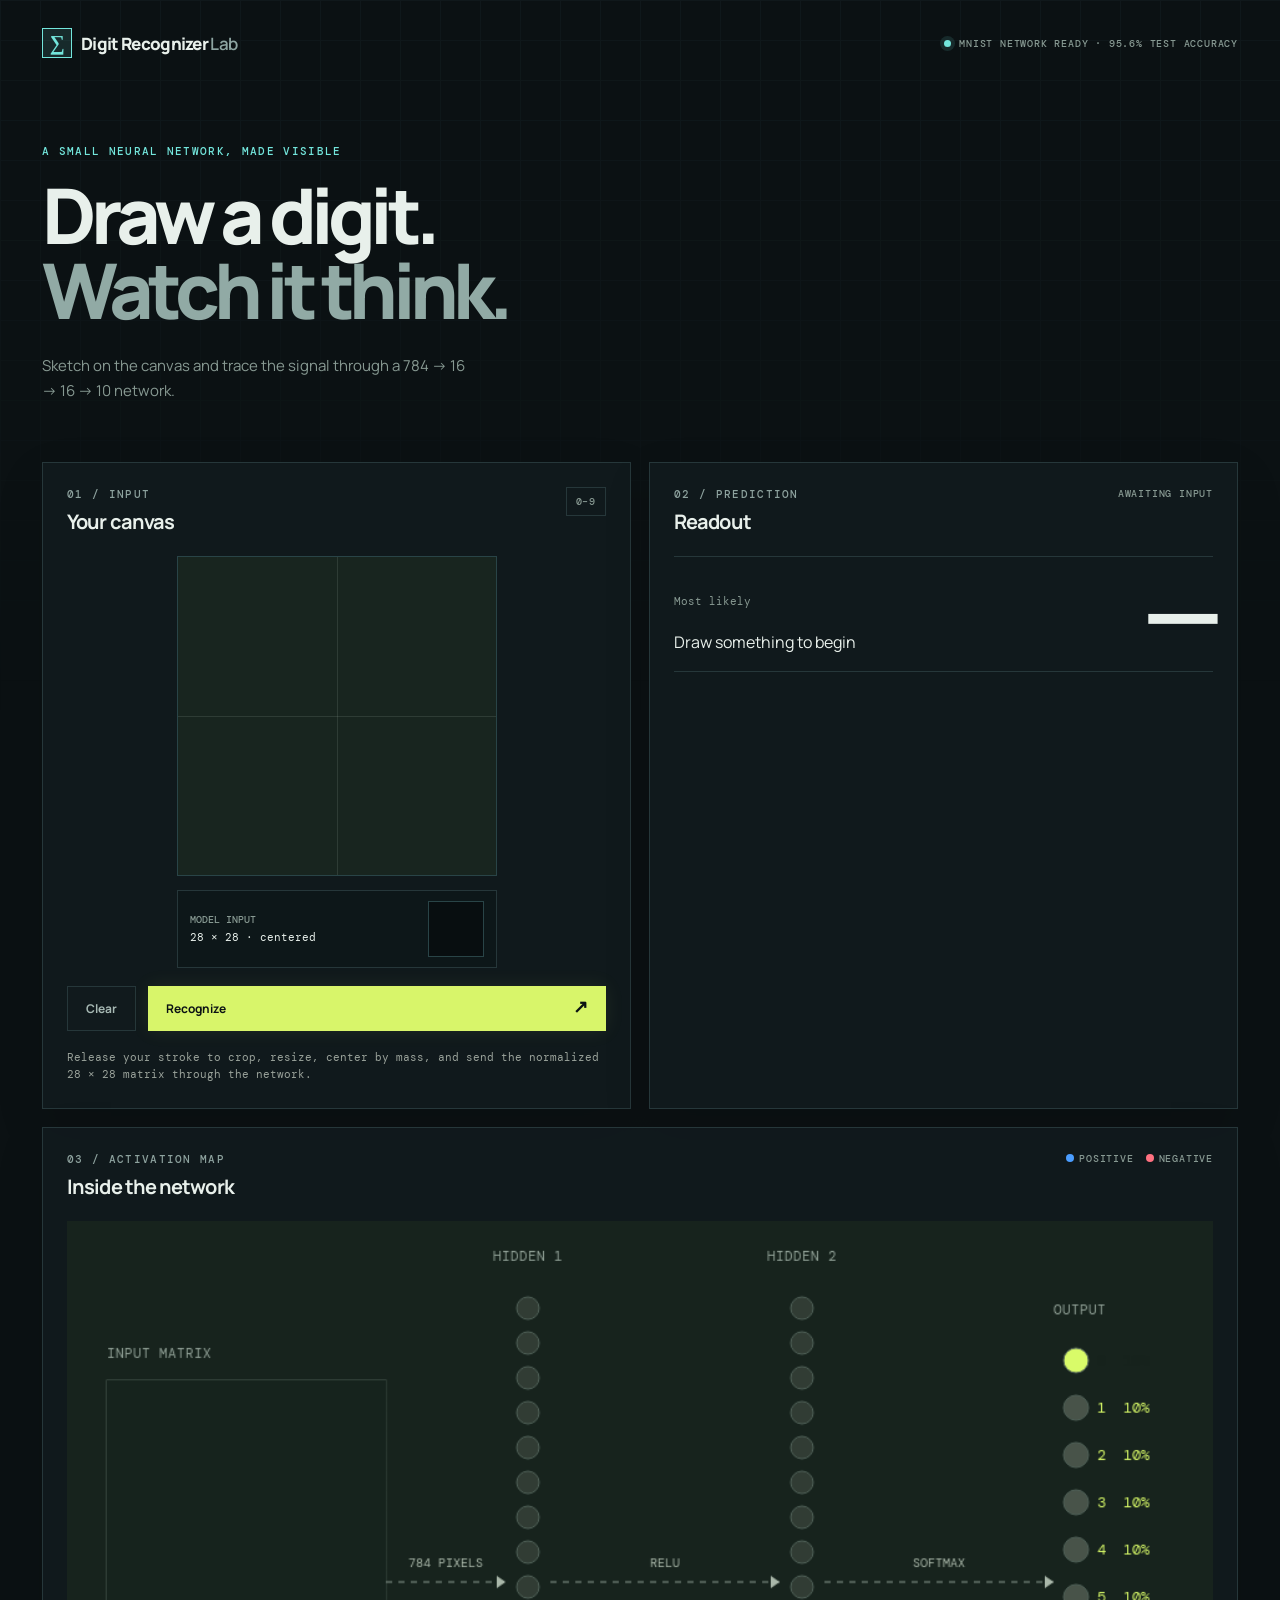
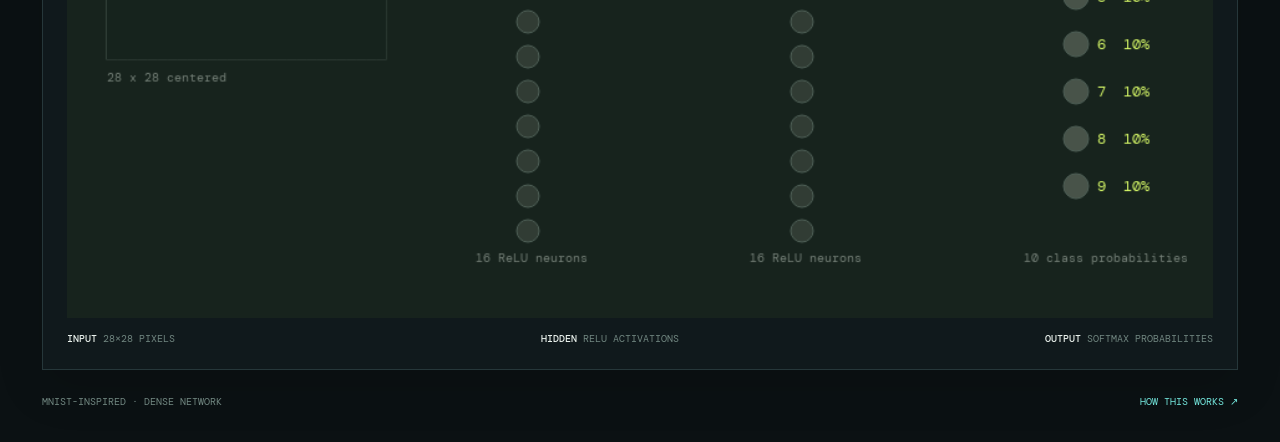
==== web/index.html @ 12e73e26 "Build digits recogniser neural network" ====
<!doctype html>
<html lang="en">
<head>
  <meta charset="utf-8">
  <meta name="viewport" content="width=device-width, initial-scale=1">
  <title>Digit Recognizer Lab</title>
  <link rel="stylesheet" href="styles.css">
</head>
<body>
  <main class="shell">
    <header class="topbar">
      <a class="brand" href="."><span class="brand-mark">∑</span><span>Digit Recognizer <em>Lab</em></span></a>
      <div class="status"><span class="status-dot"></span><span id="model-status">Demo network ready</span></div>
    </header>

    <section class="intro">
      <p class="kicker">A small neural network, made visible</p>
      <h1>Draw a digit.<br><span>Watch it think.</span></h1>
      <p class="lede">Sketch on the canvas and trace the signal through a 784 → 16 → 16 → 10 network.</p>
    </section>

    <section class="workspace">
      <div class="panel drawing-panel">
        <div class="panel-heading"><div><p class="eyebrow">01 / input</p><h2>Your canvas</h2></div><span class="hint">0–9</span></div>
        <div class="canvas-wrap compact-canvas"><canvas id="draw-canvas" width="320" height="320" aria-label="Draw a digit here"></canvas><span class="canvas-cross cross-one"></span><span class="canvas-cross cross-two"></span></div>
        <div class="input-inspect"><div><p class="inspect-label">Model input</p><p class="inspect-value">28 × 28 · centered</p></div><canvas id="preprocessed-canvas" width="28" height="28" aria-label="Centered 28 by 28 model input"></canvas></div>
        <div class="controls"><button id="clear-button" class="button secondary" type="button">Clear</button><button id="predict-button" class="button primary" type="button"><span>Recognize</span><span class="button-arrow">↗</span></button></div>
        <p class="microcopy">Release your stroke to crop, resize, center by mass, and send the normalized 28 × 28 matrix through the network.</p>
      </div>

      <div class="panel result-panel">
        <div class="panel-heading"><div><p class="eyebrow">02 / prediction</p><h2>Readout</h2></div><span id="confidence-label" class="confidence-label">Awaiting input</span></div>
        <div class="prediction"><span class="prediction-label">Most likely</span><strong id="prediction-digit">—</strong><span id="prediction-confidence">Draw something to begin</span></div>
        <div class="bars" id="probability-bars"></div>
      </div>

      <div class="panel network-panel">
        <div class="panel-heading"><div><p class="eyebrow">03 / activation map</p><h2>Inside the network</h2></div><span class="legend"><i class="positive"></i> positive <i class="negative"></i> negative</span></div>
        <div class="network-stage"><canvas id="network-canvas" width="920" height="560"></canvas></div>
        <div class="network-footer"><span><b>Input</b> 28×28 pixels</span><span><b>Hidden</b> ReLU activations</span><span><b>Output</b> Softmax probabilities</span></div>
      </div>
    </section>
    <footer><span>MNIST-inspired · dense network</span><a href="../README.md">How this works ↗</a></footer>
  </main>
  <script src="model_loader.js"></script>
  <script src="network_viz.js"></script>
  <script src="canvas.js"></script>
</body>
</html>
---- web/styles.css ----
@import url('https://fonts.googleapis.com/css2?family=DM+Mono:wght@400;500&family=Manrope:wght@400;600;700;800&display=swap');
:root{--ink:#17231d;--muted:#758078;--paper:#f4f5ef;--panel:#fbfcf8;--line:#dce2d9;--acid:#d9fb69;--blue:#2879ff;--red:#ff6262}
*{box-sizing:border-box}body{margin:0;background:var(--paper);color:var(--ink);font-family:Manrope, sans-serif}body:before{content:"";position:fixed;inset:0;opacity:.32;pointer-events:none;background-image:linear-gradient(#dfe5db 1px,transparent 1px),linear-gradient(90deg,#dfe5db 1px,transparent 1px);background-size:40px 40px;mask-image:linear-gradient(to bottom,black,transparent 80%)}
.shell{position:relative;max-width:1320px;margin:auto;padding:28px 42px 34px}.topbar,.panel-heading,.controls,footer,.network-footer{display:flex;align-items:center;justify-content:space-between}.brand{color:var(--ink);font-weight:800;text-decoration:none;letter-spacing:-.04em;font-size:17px}.brand em{font-style:normal;color:#839084;font-weight:600}.brand-mark{display:inline-grid;place-items:center;width:30px;height:30px;margin-right:9px;border:1px solid var(--ink);background:var(--acid);font-family:Georgia;font-size:21px}.status,.legend,.hint,.confidence-label{font:500 10px 'DM Mono',monospace;text-transform:uppercase;letter-spacing:.08em;color:var(--muted)}.status{display:flex;align-items:center;gap:8px}.status-dot{width:7px;height:7px;border-radius:50%;background:#7fc23a;box-shadow:0 0 0 4px #e2f4c4}.intro{padding:86px 0 58px;max-width:700px}.kicker,.eyebrow{font:500 11px 'DM Mono',monospace;text-transform:uppercase;letter-spacing:.12em;color:#87918a}.kicker{color:#4b9b39;margin:0 0 19px}.intro h1{font-size:clamp(45px,6vw,82px);line-height:.98;letter-spacing:-.075em;margin:0;font-weight:800}.intro h1 span{color:#809082}.lede{max-width:440px;color:var(--muted);line-height:1.7;margin:25px 0 0;font-size:15px}.workspace{display:grid;grid-template-columns:minmax(290px,1fr) minmax(300px,1fr);gap:18px}.panel{background:rgba(251,252,248,.88);border:1px solid var(--line);padding:24px;min-width:0}.network-panel{grid-column:1/-1}.panel-heading{align-items:flex-start;margin-bottom:21px}.eyebrow{margin:0 0 7px;color:#96a099}.panel h2{margin:0;font-size:20px;letter-spacing:-.045em}.hint{border:1px solid var(--line);padding:7px 9px}.canvas-wrap{position:relative;max-width:100%;aspect-ratio:1;background:#18251f;border:1px solid #293a30}.canvas-wrap canvas{display:block;width:100%;height:100%;cursor:crosshair;touch-action:none}.canvas-cross{position:absolute;pointer-events:none;background:#a4b3a7;opacity:.16}.cross-one{width:1px;height:100%;left:50%;top:0}.cross-two{height:1px;width:100%;top:50%;left:0}.controls{gap:12px;margin-top:18px}.button{border:0;font:700 12px Manrope,sans-serif;cursor:pointer;height:45px;padding:0 18px}.button.primary{background:var(--acid);color:var(--ink);flex:1;text-align:left}.button-arrow{float:right;font-size:18px;line-height:12px}.button.secondary{background:transparent;border:1px solid var(--line);color:var(--muted)}.button:hover{transform:translateY(-2px)}.microcopy{font:11px/1.6 'DM Mono',monospace;color:#9aa39b;margin:18px 0 0}.prediction{border-top:1px solid var(--line);border-bottom:1px solid var(--line);padding:15px 0 18px;display:grid;grid-template-columns:1fr auto;align-items:end}.prediction-label,.prediction-confidence{font:11px 'DM Mono',monospace;color:var(--muted)}.prediction strong{font-size:105px;line-height:.78;letter-spacing:-.1em;grid-row:span 2;color:var(--ink)}.prediction-confidence{margin-top:9px}.bars{padding-top:24px;display:grid;gap:9px}.bar-row{display:grid;grid-template-columns:15px 1fr 42px;align-items:center;gap:10px;font:11px 'DM Mono',monospace;color:var(--muted)}.bar-track{height:7px;background:#e7ebe4;overflow:hidden}.bar-fill{height:100%;background:#a9b4a8;transition:width .5s ease}.bar-row.hot .bar-fill{background:#46a339}.bar-row.hot{color:var(--ink)}.network-stage{background:#17231d;min-height:360px;overflow:hidden}.network-stage canvas{display:block;width:100%;height:auto}.network-footer{padding-top:14px;gap:15px;flex-wrap:wrap;font:10px 'DM Mono',monospace;color:#9aa39b;text-transform:uppercase}.network-footer b{color:var(--ink);font-weight:500}footer{padding-top:25px;font:10px 'DM Mono',monospace;text-transform:uppercase;color:#9aa39b}footer a{color:var(--ink);text-decoration:none}.legend{display:flex;align-items:center;gap:5px}.legend i{display:inline-block;width:8px;height:8px;border-radius:50%;margin-left:7px}.legend .positive{background:var(--blue)}.legend .negative{background:var(--red)}
@media(max-width:760px){.shell{padding:20px 18px 25px}.intro{padding:65px 0 40px}.workspace{grid-template-columns:1fr}.network-panel{grid-column:auto}.panel{padding:18px}.network-stage{min-height:260px}.legend{display:none}.prediction strong{font-size:92px}}
.compact-canvas{max-width:320px;margin:0 auto}.input-inspect{display:flex;align-items:center;justify-content:space-between;max-width:320px;margin:14px auto 0;padding:10px 12px;border:1px solid var(--line);background:#f1f4ec}.inspect-label,.inspect-value{margin:0}.inspect-label{font:500 10px 'DM Mono',monospace;text-transform:uppercase;color:var(--muted)}.inspect-value{font:11px 'DM Mono',monospace;color:var(--ink);margin-top:4px}.input-inspect canvas{width:56px;height:56px;image-rendering:pixelated;background:#17231d;border:1px solid #293a30}
:root{--ink:#e8f0eb;--muted:#879992;--paper:#0b1113;--panel:#111a1d;--line:#26373a;--acid:#d8f56a;--blue:#4a9dff;--red:#ff7180;--cyan:#73e6dc}
body{background:var(--paper);color:var(--ink)}body:before{opacity:.25;background-image:linear-gradient(#203135 1px,transparent 1px),linear-gradient(90deg,#203135 1px,transparent 1px)}.brand em{color:#8ea5a2}.brand-mark{border-color:var(--cyan);background:rgba(115,230,220,.12);color:var(--cyan)}.status-dot{background:var(--cyan);box-shadow:0 0 0 4px rgba(115,230,220,.12)}.kicker{color:var(--cyan)}.intro h1 span{color:#91aaa5}.panel{background:rgba(17,26,29,.94);border-color:var(--line);box-shadow:0 18px 45px rgba(0,0,0,.12)}.eyebrow{color:#8da29e}.canvas-wrap{background:#080e10;border-color:#294447}.button.primary{color:#0b1113;box-shadow:0 0 20px rgba(216,245,106,.08)}.button.secondary{color:#a7b9b4;background:#111a1d}.input-inspect{background:#0d1719;border-color:var(--line)}.input-inspect canvas{background:#080e10;border-color:#294447}.network-stage{background:#080e10}.network-footer,footer{color:#718781}footer a{color:var(--cyan)}
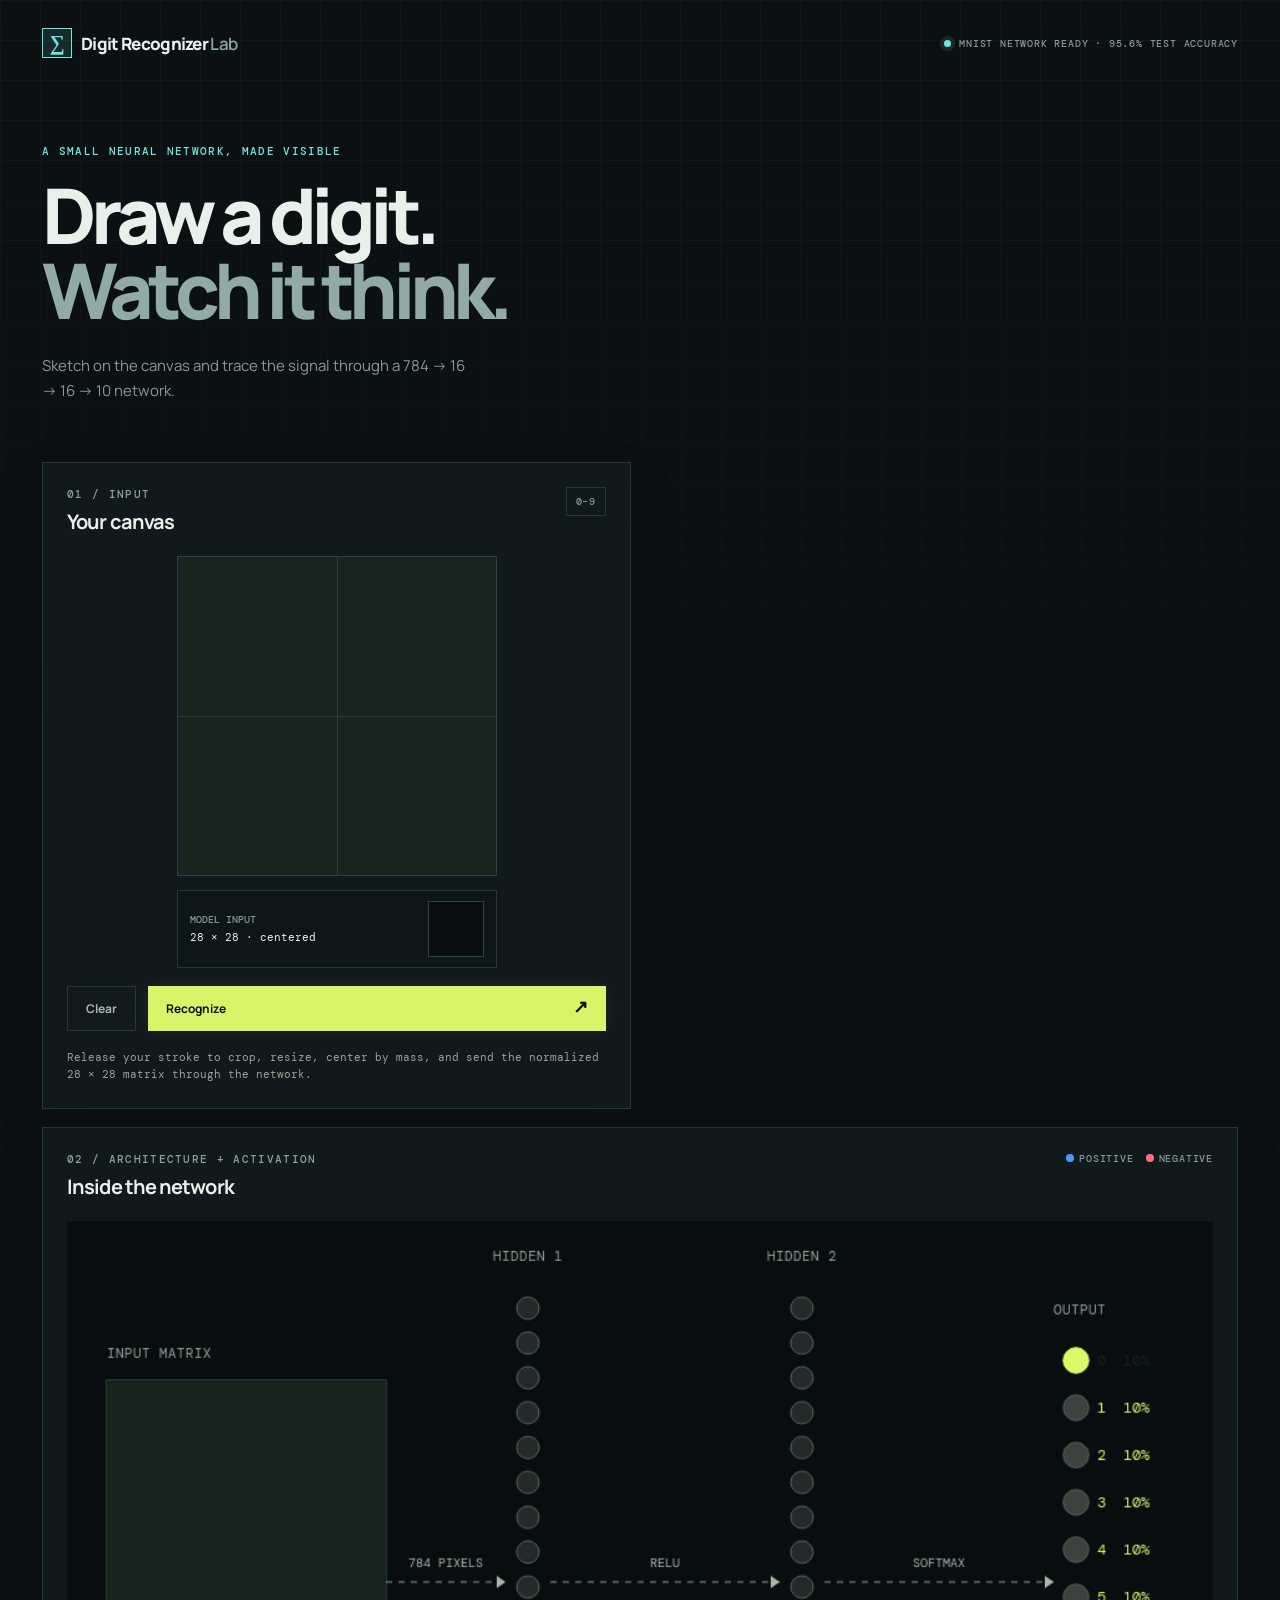
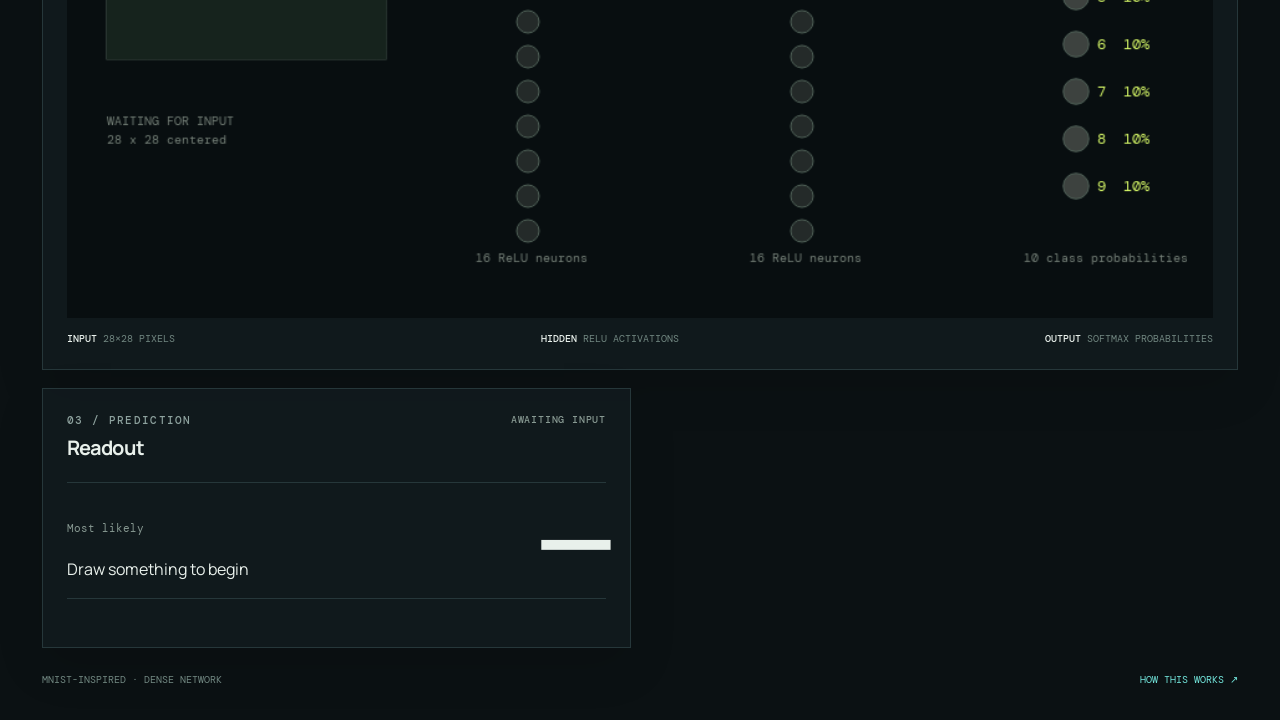
==== commit 89c87985: "Updated neural network" ====
--- a/web/index.html
+++ b/web/index.html
@@ -28,16 +28,16 @@
         <p class="microcopy">Release your stroke to crop, resize, center by mass, and send the normalized 28 × 28 matrix through the network.</p>
       </div>
 
+      <div class="panel network-panel">
+        <div class="panel-heading"><div><p class="eyebrow">02 / architecture + activation</p><h2>Inside the network</h2></div><span class="legend"><i class="positive"></i> positive <i class="negative"></i> negative</span></div>
+        <div class="network-stage"><canvas id="network-canvas" width="920" height="560"></canvas></div>
+        <div class="network-footer"><span><b>Input</b> 28×28 pixels</span><span><b>Hidden</b> ReLU activations</span><span><b>Output</b> Softmax probabilities</span></div>
+      </div>
+
       <div class="panel result-panel">
-        <div class="panel-heading"><div><p class="eyebrow">02 / prediction</p><h2>Readout</h2></div><span id="confidence-label" class="confidence-label">Awaiting input</span></div>
+        <div class="panel-heading"><div><p class="eyebrow">03 / prediction</p><h2>Readout</h2></div><span id="confidence-label" class="confidence-label">Awaiting input</span></div>
         <div class="prediction"><span class="prediction-label">Most likely</span><strong id="prediction-digit">—</strong><span id="prediction-confidence">Draw something to begin</span></div>
         <div class="bars" id="probability-bars"></div>
-      </div>
-
-      <div class="panel network-panel">
-        <div class="panel-heading"><div><p class="eyebrow">03 / activation map</p><h2>Inside the network</h2></div><span class="legend"><i class="positive"></i> positive <i class="negative"></i> negative</span></div>
-        <div class="network-stage"><canvas id="network-canvas" width="920" height="560"></canvas></div>
-        <div class="network-footer"><span><b>Input</b> 28×28 pixels</span><span><b>Hidden</b> ReLU activations</span><span><b>Output</b> Softmax probabilities</span></div>
       </div>
     </section>
     <footer><span>MNIST-inspired · dense network</span><a href="../README.md">How this works ↗</a></footer>
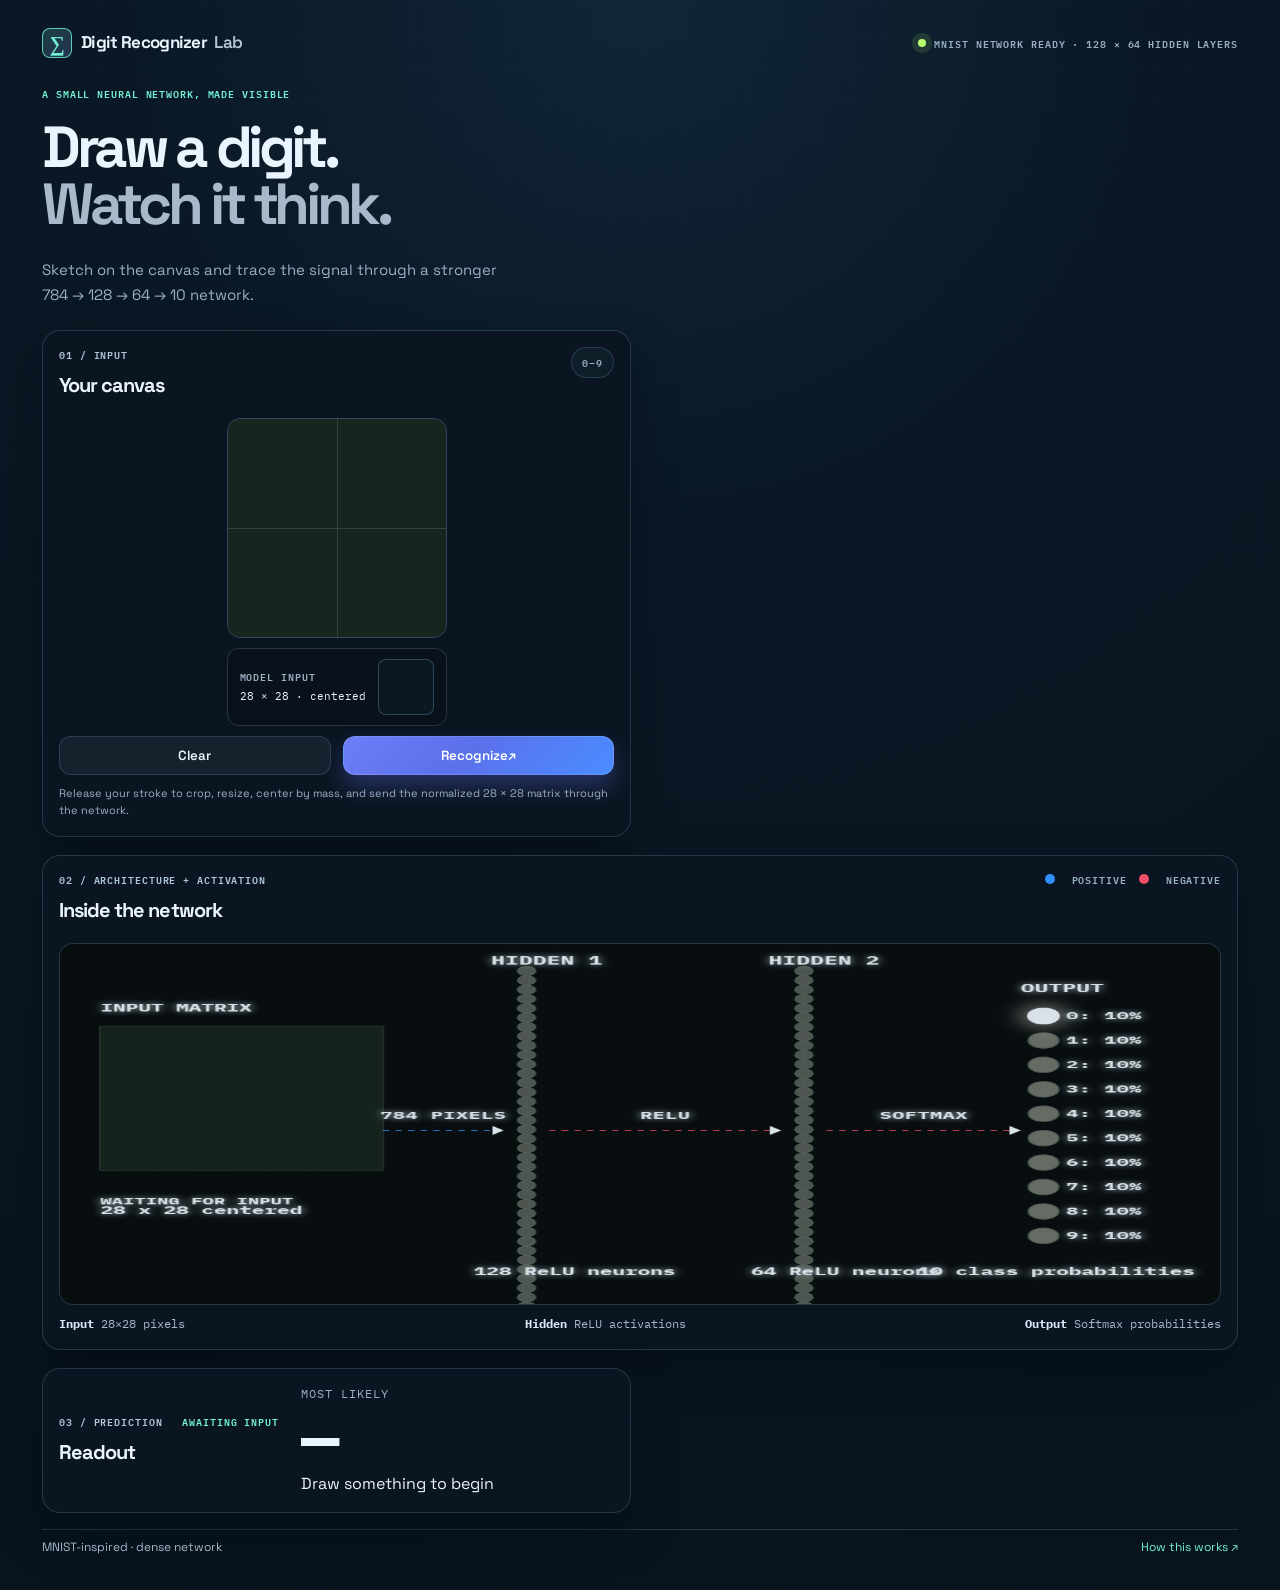
==== commit 1a352838: "Improved version model" ====
--- a/web/index.html
+++ b/web/index.html
@@ -16,7 +16,7 @@
     <section class="intro">
       <p class="kicker">A small neural network, made visible</p>
       <h1>Draw a digit.<br><span>Watch it think.</span></h1>
-      <p class="lede">Sketch on the canvas and trace the signal through a 784 → 16 → 16 → 10 network.</p>
+      <p class="lede">Sketch on the canvas and trace the signal through a stronger 784 → 128 → 64 → 10 network.</p>
     </section>
 
     <section class="workspace">
--- a/web/styles.css
+++ b/web/styles.css
@@ -1,8 +1,501 @@
-@import url('https://fonts.googleapis.com/css2?family=DM+Mono:wght@400;500&family=Manrope:wght@400;600;700;800&display=swap');
-:root{--ink:#17231d;--muted:#758078;--paper:#f4f5ef;--panel:#fbfcf8;--line:#dce2d9;--acid:#d9fb69;--blue:#2879ff;--red:#ff6262}
-*{box-sizing:border-box}body{margin:0;background:var(--paper);color:var(--ink);font-family:Manrope, sans-serif}body:before{content:"";position:fixed;inset:0;opacity:.32;pointer-events:none;background-image:linear-gradient(#dfe5db 1px,transparent 1px),linear-gradient(90deg,#dfe5db 1px,transparent 1px);background-size:40px 40px;mask-image:linear-gradient(to bottom,black,transparent 80%)}
-.shell{position:relative;max-width:1320px;margin:auto;padding:28px 42px 34px}.topbar,.panel-heading,.controls,footer,.network-footer{display:flex;align-items:center;justify-content:space-between}.brand{color:var(--ink);font-weight:800;text-decoration:none;letter-spacing:-.04em;font-size:17px}.brand em{font-style:normal;color:#839084;font-weight:600}.brand-mark{display:inline-grid;place-items:center;width:30px;height:30px;margin-right:9px;border:1px solid var(--ink);background:var(--acid);font-family:Georgia;font-size:21px}.status,.legend,.hint,.confidence-label{font:500 10px 'DM Mono',monospace;text-transform:uppercase;letter-spacing:.08em;color:var(--muted)}.status{display:flex;align-items:center;gap:8px}.status-dot{width:7px;height:7px;border-radius:50%;background:#7fc23a;box-shadow:0 0 0 4px #e2f4c4}.intro{padding:86px 0 58px;max-width:700px}.kicker,.eyebrow{font:500 11px 'DM Mono',monospace;text-transform:uppercase;letter-spacing:.12em;color:#87918a}.kicker{color:#4b9b39;margin:0 0 19px}.intro h1{font-size:clamp(45px,6vw,82px);line-height:.98;letter-spacing:-.075em;margin:0;font-weight:800}.intro h1 span{color:#809082}.lede{max-width:440px;color:var(--muted);line-height:1.7;margin:25px 0 0;font-size:15px}.workspace{display:grid;grid-template-columns:minmax(290px,1fr) minmax(300px,1fr);gap:18px}.panel{background:rgba(251,252,248,.88);border:1px solid var(--line);padding:24px;min-width:0}.network-panel{grid-column:1/-1}.panel-heading{align-items:flex-start;margin-bottom:21px}.eyebrow{margin:0 0 7px;color:#96a099}.panel h2{margin:0;font-size:20px;letter-spacing:-.045em}.hint{border:1px solid var(--line);padding:7px 9px}.canvas-wrap{position:relative;max-width:100%;aspect-ratio:1;background:#18251f;border:1px solid #293a30}.canvas-wrap canvas{display:block;width:100%;height:100%;cursor:crosshair;touch-action:none}.canvas-cross{position:absolute;pointer-events:none;background:#a4b3a7;opacity:.16}.cross-one{width:1px;height:100%;left:50%;top:0}.cross-two{height:1px;width:100%;top:50%;left:0}.controls{gap:12px;margin-top:18px}.button{border:0;font:700 12px Manrope,sans-serif;cursor:pointer;height:45px;padding:0 18px}.button.primary{background:var(--acid);color:var(--ink);flex:1;text-align:left}.button-arrow{float:right;font-size:18px;line-height:12px}.button.secondary{background:transparent;border:1px solid var(--line);color:var(--muted)}.button:hover{transform:translateY(-2px)}.microcopy{font:11px/1.6 'DM Mono',monospace;color:#9aa39b;margin:18px 0 0}.prediction{border-top:1px solid var(--line);border-bottom:1px solid var(--line);padding:15px 0 18px;display:grid;grid-template-columns:1fr auto;align-items:end}.prediction-label,.prediction-confidence{font:11px 'DM Mono',monospace;color:var(--muted)}.prediction strong{font-size:105px;line-height:.78;letter-spacing:-.1em;grid-row:span 2;color:var(--ink)}.prediction-confidence{margin-top:9px}.bars{padding-top:24px;display:grid;gap:9px}.bar-row{display:grid;grid-template-columns:15px 1fr 42px;align-items:center;gap:10px;font:11px 'DM Mono',monospace;color:var(--muted)}.bar-track{height:7px;background:#e7ebe4;overflow:hidden}.bar-fill{height:100%;background:#a9b4a8;transition:width .5s ease}.bar-row.hot .bar-fill{background:#46a339}.bar-row.hot{color:var(--ink)}.network-stage{background:#17231d;min-height:360px;overflow:hidden}.network-stage canvas{display:block;width:100%;height:auto}.network-footer{padding-top:14px;gap:15px;flex-wrap:wrap;font:10px 'DM Mono',monospace;color:#9aa39b;text-transform:uppercase}.network-footer b{color:var(--ink);font-weight:500}footer{padding-top:25px;font:10px 'DM Mono',monospace;text-transform:uppercase;color:#9aa39b}footer a{color:var(--ink);text-decoration:none}.legend{display:flex;align-items:center;gap:5px}.legend i{display:inline-block;width:8px;height:8px;border-radius:50%;margin-left:7px}.legend .positive{background:var(--blue)}.legend .negative{background:var(--red)}
-@media(max-width:760px){.shell{padding:20px 18px 25px}.intro{padding:65px 0 40px}.workspace{grid-template-columns:1fr}.network-panel{grid-column:auto}.panel{padding:18px}.network-stage{min-height:260px}.legend{display:none}.prediction strong{font-size:92px}}
-.compact-canvas{max-width:320px;margin:0 auto}.input-inspect{display:flex;align-items:center;justify-content:space-between;max-width:320px;margin:14px auto 0;padding:10px 12px;border:1px solid var(--line);background:#f1f4ec}.inspect-label,.inspect-value{margin:0}.inspect-label{font:500 10px 'DM Mono',monospace;text-transform:uppercase;color:var(--muted)}.inspect-value{font:11px 'DM Mono',monospace;color:var(--ink);margin-top:4px}.input-inspect canvas{width:56px;height:56px;image-rendering:pixelated;background:#17231d;border:1px solid #293a30}
-:root{--ink:#e8f0eb;--muted:#879992;--paper:#0b1113;--panel:#111a1d;--line:#26373a;--acid:#d8f56a;--blue:#4a9dff;--red:#ff7180;--cyan:#73e6dc}
-body{background:var(--paper);color:var(--ink)}body:before{opacity:.25;background-image:linear-gradient(#203135 1px,transparent 1px),linear-gradient(90deg,#203135 1px,transparent 1px)}.brand em{color:#8ea5a2}.brand-mark{border-color:var(--cyan);background:rgba(115,230,220,.12);color:var(--cyan)}.status-dot{background:var(--cyan);box-shadow:0 0 0 4px rgba(115,230,220,.12)}.kicker{color:var(--cyan)}.intro h1 span{color:#91aaa5}.panel{background:rgba(17,26,29,.94);border-color:var(--line);box-shadow:0 18px 45px rgba(0,0,0,.12)}.eyebrow{color:#8da29e}.canvas-wrap{background:#080e10;border-color:#294447}.button.primary{color:#0b1113;box-shadow:0 0 20px rgba(216,245,106,.08)}.button.secondary{color:#a7b9b4;background:#111a1d}.input-inspect{background:#0d1719;border-color:var(--line)}.input-inspect canvas{background:#080e10;border-color:#294447}.network-stage{background:#080e10}.network-footer,footer{color:#718781}footer a{color:var(--cyan)}+﻿@import url('https://fonts.googleapis.com/css2?family=IBM+Plex+Mono:wght@400;500;600&family=Space+Grotesk:wght@400;500;600;700&display=swap');
+
+:root {
+  --ink: #eaf4ff;
+  --muted: #9ab0c3;
+  --paper: #081420;
+  --panel: rgba(12, 22, 34, 0.95);
+  --line: rgba(132, 171, 201, 0.22);
+  --acid: #b9ff70;
+  --blue: #67c7ff;
+  --cyan: #71f0d2;
+  --purple: #8ca2ff;
+  --orange: #ffbf75;
+  --red: #ff7c9d;
+  --canvas: #091821;
+  --shadow: rgba(1, 7, 13, 0.35);
+}
+
+* { box-sizing: border-box; }
+
+html, body { min-height: 100%; }
+
+body {
+  margin: 0;
+  background: radial-gradient(circle at top, #112637 0%, #0a1825 30%, #07131d 100%);
+  color: var(--ink);
+  font-family: 'Space Grotesk', sans-serif;
+  line-height: 1.5;
+}
+
+body::before {
+  content: "";
+  position: fixed;
+  inset: 0;
+  pointer-events: none;
+  opacity: 0.22;
+  background-image: linear-gradient(rgba(103, 199, 255, 0.08) 1px, transparent 1px),
+                    linear-gradient(90deg, rgba(103, 199, 255, 0.08) 1px, transparent 1px);
+  background-size: 34px 34px;
+  mask-image: linear-gradient(to bottom, black, transparent 82%);
+}
+
+.shell {
+  position: relative;
+  max-width: 1320px;
+  margin: 0 auto;
+  padding: 28px 42px 34px;
+}
+
+.topbar,
+.panel-heading,
+.controls,
+footer,
+.network-footer {
+  display: flex;
+  align-items: center;
+  justify-content: space-between;
+}
+
+.brand {
+  display: inline-flex;
+  align-items: center;
+  color: var(--ink);
+  text-decoration: none;
+  font-weight: 700;
+  letter-spacing: -0.04em;
+  font-size: 17px;
+}
+
+.brand em {
+  font-style: normal;
+  color: #b7c7d5;
+  font-weight: 600;
+  margin-left: 4px;
+}
+
+.brand-mark {
+  display: inline-grid;
+  place-items: center;
+  width: 30px;
+  height: 30px;
+  margin-right: 9px;
+  border: 1px solid rgba(113, 240, 210, 0.8);
+  background: linear-gradient(135deg, rgba(113, 240, 210, 0.18), rgba(140, 162, 255, 0.2));
+  color: var(--cyan);
+  font-family: Georgia, serif;
+  font-size: 21px;
+  border-radius: 8px;
+}
+
+.status,
+.legend,
+.hint,
+.confidence-label,
+.kicker,
+.eyebrow,
+.inspect-label,
+.inspect-value,
+.network-footer,
+.prediction-confidence,
+.bar-row {
+  font-family: 'IBM Plex Mono', monospace;
+}
+
+.status,
+.legend,
+.hint,
+.confidence-label,
+.kicker,
+.eyebrow,
+.inspect-label {
+  font-size: 10px;
+  text-transform: uppercase;
+  letter-spacing: 0.09em;
+  font-weight: 600;
+}
+
+.status {
+  display: flex;
+  align-items: center;
+  gap: 8px;
+  color: var(--muted);
+}
+
+.status-dot {
+  width: 8px;
+  height: 8px;
+  border-radius: 50%;
+  background: var(--acid);
+  box-shadow: 0 0 0 6px rgba(185, 255, 112, 0.12);
+}
+
+.intro {
+  padding: 80px 0 54px;
+  max-width: 760px;
+}
+
+.kicker {
+  margin: 0 0 18px;
+  color: var(--cyan);
+}
+
+.intro h1 {
+  margin: 0;
+  font-size: clamp(44px, 6vw, 82px);
+  line-height: 0.98;
+  letter-spacing: -0.075em;
+  font-weight: 700;
+}
+
+.intro h1 span {
+  color: #aab9c9;
+}
+
+.lede {
+  max-width: 470px;
+  margin: 24px 0 0;
+  color: var(--muted);
+  font-size: 15px;
+  line-height: 1.7;
+}
+
+.workspace {
+  display: grid;
+  grid-template-columns: minmax(300px, 1fr) minmax(300px, 1fr);
+  gap: 18px;
+  align-items: start;
+}
+
+.panel {
+  background: var(--panel);
+  border: 1px solid var(--line);
+  padding: 24px;
+  min-width: 0;
+  box-shadow: 0 20px 45px var(--shadow);
+  border-radius: 18px;
+}
+
+.network-panel {
+  grid-column: 1 / -1;
+}
+
+.panel-heading {
+  align-items: flex-start;
+  margin-bottom: 18px;
+}
+
+.eyebrow {
+  margin: 0 0 8px;
+  color: #b0c6da;
+}
+
+.panel h2 {
+  margin: 0;
+  font-size: 20px;
+  letter-spacing: -0.048em;
+  font-weight: 700;
+}
+
+.hint {
+  padding: 7px 10px;
+  border-radius: 999px;
+  border: 1px solid var(--line);
+  color: var(--muted);
+  background: rgba(113, 240, 210, 0.04);
+}
+
+.canvas-wrap {
+  position: relative;
+  max-width: 100%;
+  aspect-ratio: 1;
+  background: var(--canvas);
+  border: 1px solid rgba(105, 143, 176, 0.4);
+  border-radius: 14px;
+  overflow: hidden;
+}
+
+.canvas-wrap canvas {
+  display: block;
+  width: 100%;
+  height: 100%;
+  cursor: crosshair;
+  touch-action: none;
+}
+
+.canvas-cross {
+  position: absolute;
+  pointer-events: none;
+  background: rgba(176, 198, 218, 0.18);
+}
+
+.cross-one {
+  width: 1px;
+  height: 100%;
+  left: 50%;
+  top: 0;
+}
+
+.cross-two {
+  width: 100%;
+  height: 1px;
+  left: 0;
+  top: 50%;
+}
+
+.compact-canvas {
+  max-width: 320px;
+  margin: 0 auto;
+}
+
+.input-inspect {
+  display: flex;
+  align-items: center;
+  justify-content: space-between;
+  max-width: 320px;
+  margin: 14px auto 0;
+  padding: 10px 12px;
+  border: 1px solid var(--line);
+  border-radius: 12px;
+  background: rgba(10, 18, 28, 0.85);
+}
+
+.inspect-label,
+.inspect-value {
+  margin: 0;
+}
+
+.inspect-label {
+  color: var(--muted);
+}
+
+.inspect-value {
+  margin-top: 4px;
+  color: var(--ink);
+  font-size: 11px;
+}
+
+.input-inspect canvas {
+  width: 56px;
+  height: 56px;
+  image-rendering: pixelated;
+  background: var(--canvas);
+  border: 1px solid rgba(105, 143, 176, 0.4);
+  border-radius: 8px;
+}
+
+.controls {
+  gap: 12px;
+  margin-top: 18px;
+}
+
+.button {
+  flex: 1;
+  min-height: 42px;
+  padding: 10px 16px;
+  border: 0;
+  border-radius: 12px;
+  cursor: pointer;
+  font-family: 'Space Grotesk', sans-serif;
+  font-weight: 600;
+  transition: transform 0.15s ease, box-shadow 0.15s ease, opacity 0.15s ease;
+}
+
+.button:hover { transform: translateY(-1px); }
+
+.button:disabled { opacity: 0.5; cursor: not-allowed; }
+
+.button.primary {
+  color: #fffdf8;
+  background: linear-gradient(135deg, #7a8cff 0%, #5e7ff6 40%, #4ca7ff 100%);
+  box-shadow: 0 12px 22px rgba(94, 127, 246, 0.28);
+}
+
+.button.secondary {
+  color: var(--ink);
+  background: rgba(154, 176, 195, 0.08);
+  border: 1px solid var(--line);
+}
+
+.microcopy {
+  margin: 14px 0 0;
+  color: var(--muted);
+  font-size: 12px;
+  line-height: 1.6;
+}
+
+.network-stage {
+  background: var(--canvas);
+  border: 1px solid var(--line);
+  border-radius: 14px;
+  overflow: hidden;
+}
+
+.network-stage canvas {
+  display: block;
+  width: 100%;
+  height: 360px;
+}
+
+.network-footer,
+footer {
+  color: #a3b7c8;
+  font-size: 12px;
+}
+
+.network-footer {
+  gap: 8px;
+  padding-top: 10px;
+  flex-wrap: wrap;
+}
+
+.network-footer b {
+  color: #dceaf7;
+  font-weight: 700;
+}
+
+footer {
+  margin-top: 16px;
+  padding-top: 8px;
+  border-top: 1px solid var(--line);
+}
+
+footer a {
+  color: var(--cyan);
+  text-decoration: none;
+}
+
+.result-panel {
+  display: grid;
+  grid-template-columns: 220px 250px minmax(0, 1fr);
+  gap: 22px;
+  align-items: center;
+}
+
+.result-panel .panel-heading { margin: 0; }
+
+.result-panel .prediction {
+  border: 0;
+  padding: 0;
+}
+
+.prediction {
+  display: flex;
+  flex-direction: column;
+  gap: 6px;
+  padding: 22px 0 10px;
+}
+
+.prediction-label {
+  font-family: 'IBM Plex Mono', monospace;
+  font-size: 12px;
+  text-transform: uppercase;
+  letter-spacing: 0.08em;
+  color: var(--muted);
+}
+
+.prediction strong {
+  font-family: 'IBM Plex Mono', monospace;
+  font-size: 80px;
+  line-height: 0.9;
+  letter-spacing: -0.05em;
+  color: var(--ink);
+}
+
+.prediction-confidence {
+  color: var(--muted);
+  font-size: 12px;
+}
+
+.bars {
+  display: grid;
+  grid-template-columns: repeat(5, minmax(90px, 1fr));
+  gap: 10px 14px;
+}
+
+.bar-row {
+  display: grid;
+  grid-template-columns: 18px 1fr 48px;
+  align-items: center;
+  gap: 10px;
+  color: var(--muted);
+  font-size: 11px;
+}
+
+.bar-row .bar-track {
+  width: 100%;
+  height: 10px;
+  background: rgba(154, 176, 195, 0.12);
+  border-radius: 999px;
+  border: 1px solid rgba(154, 176, 195, 0.18);
+  overflow: hidden;
+}
+
+.bar-row .bar-fill {
+  height: 100%;
+  border-radius: inherit;
+  background: linear-gradient(90deg, var(--purple), var(--cyan), var(--acid));
+  box-shadow: 0 0 18px rgba(113, 240, 210, 0.18);
+}
+
+.bar-row.hot .bar-fill {
+  background: linear-gradient(90deg, var(--acid), var(--cyan), var(--blue));
+}
+
+.legend {
+  display: inline-flex;
+  align-items: center;
+  gap: 12px;
+  color: var(--muted);
+}
+
+.legend i {
+  display: inline-block;
+  width: 10px;
+  height: 10px;
+  border-radius: 50%;
+  margin-right: 5px;
+}
+
+.legend .positive { background: #2f8fff; }
+.legend .negative { background: #f04d67; }
+
+.confidence-label {
+  color: var(--cyan);
+}
+
+@media (max-width: 760px) {
+  .shell { padding: 20px 18px 25px; }
+  .intro { padding: 64px 0 38px; }
+  .workspace { grid-template-columns: 1fr; }
+  .network-panel, .drawing-panel, .result-panel { grid-column: auto; }
+  .panel { padding: 18px; }
+  .network-stage canvas { height: auto; }
+  .result-panel { display: block; }
+  .result-panel .panel-heading { margin-bottom: 16px; }
+  .prediction { border-top: 1px solid var(--line); border-bottom: 1px solid var(--line); padding: 16px 0 20px; margin-top: 8px; }
+  .bars { grid-template-columns: 1fr; gap: 10px; }
+  .legend { display: none; }
+  .prediction strong { font-size: 92px; }
+}
+
+@media (min-width: 761px) {
+  .intro { padding: 28px 0 22px; }
+  .intro h1 { font-size: 58px; }
+  .drawing-panel { padding: 16px; }
+  .network-panel { padding: 16px; }
+  .result-panel { padding: 16px; }
+  .compact-canvas, .input-inspect { max-width: 220px; }
+  .input-inspect { margin-top: 10px; }
+  .drawing-panel .controls { margin-top: 10px; }
+  .drawing-panel .button { min-height: 38px; }
+  .drawing-panel .microcopy { margin-top: 10px; font-size: 11px; }
+  .prediction strong { font-size: 64px; }
+}
+
+#predict-button {
+  background: linear-gradient(135deg, #6d7ef7 0%, #5b70eb 45%, #4a8dff 100%) !important;
+  color: #ffffff !important;
+  box-shadow: 0 12px 22px rgba(91, 112, 235, 0.32) !important;
+  border: 1px solid rgba(255, 255, 255, 0.14) !important;
+}
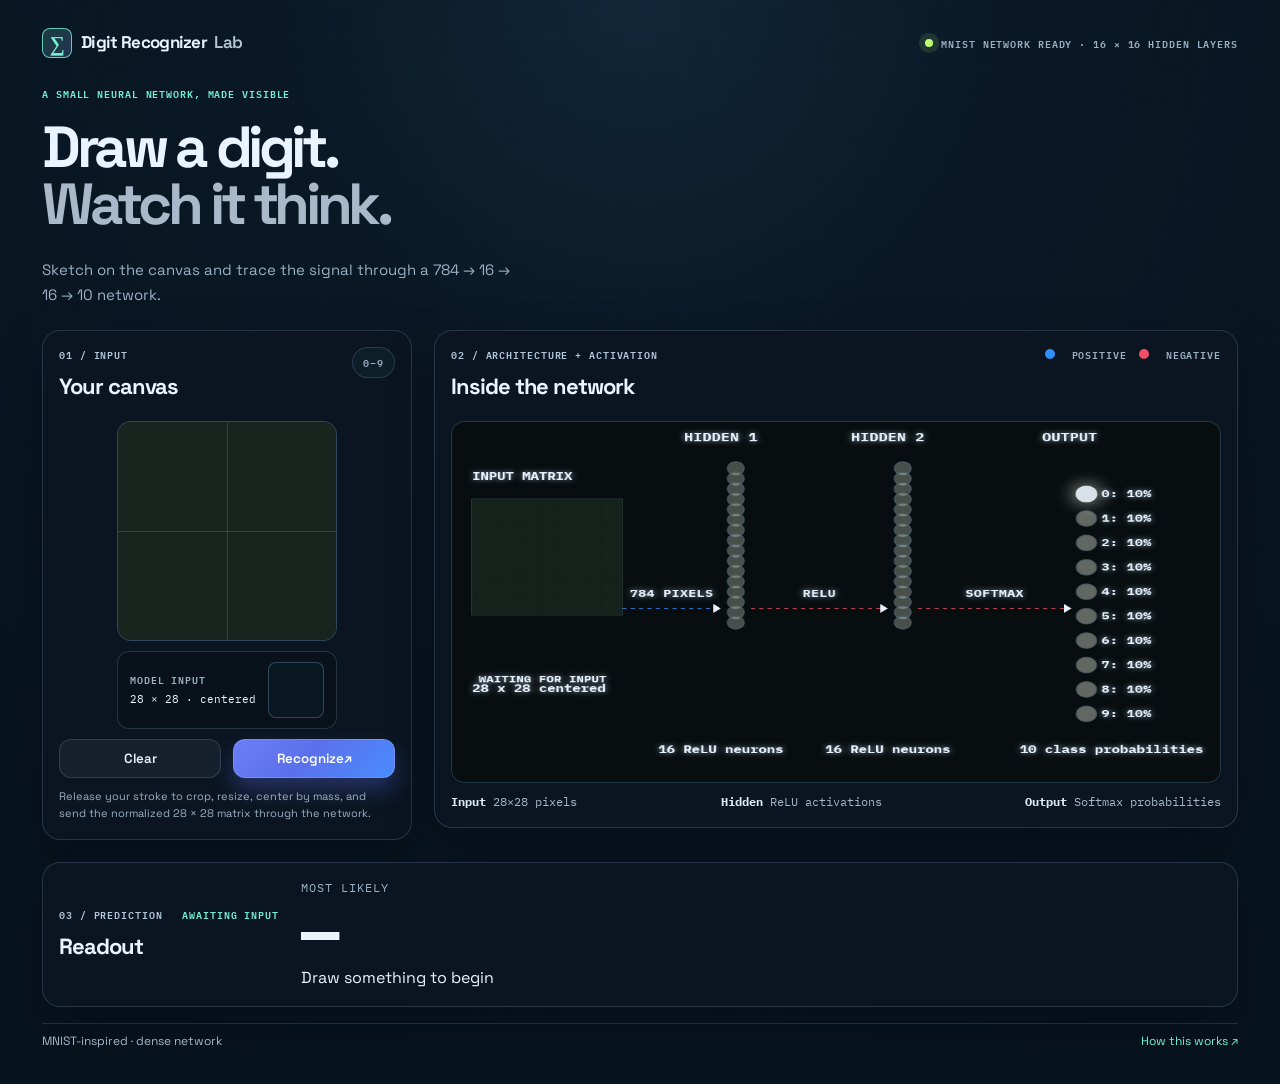
==== commit 33b018d4: "Initial commit" ====
--- a/web/index.html
+++ b/web/index.html
@@ -16,7 +16,7 @@
     <section class="intro">
       <p class="kicker">A small neural network, made visible</p>
       <h1>Draw a digit.<br><span>Watch it think.</span></h1>
-      <p class="lede">Sketch on the canvas and trace the signal through a stronger 784 → 128 → 64 → 10 network.</p>
+      <p class="lede">Sketch on the canvas and trace the signal through a 784 → 16 → 16 → 10 network.</p>
     </section>
 
     <section class="workspace">
--- a/web/styles.css
+++ b/web/styles.css
@@ -162,8 +162,8 @@
 
 .workspace {
   display: grid;
-  grid-template-columns: minmax(300px, 1fr) minmax(300px, 1fr);
-  gap: 18px;
+  grid-template-columns: minmax(280px, 370px) minmax(420px, 1fr);
+  gap: 22px;
   align-items: start;
 }
 
@@ -176,7 +176,15 @@
   border-radius: 18px;
 }
 
+.drawing-panel {
+  grid-column: 1;
+}
+
 .network-panel {
+  grid-column: 2;
+}
+
+.result-panel {
   grid-column: 1 / -1;
 }
 
@@ -192,9 +200,9 @@
 
 .panel h2 {
   margin: 0;
-  font-size: 20px;
+  font-size: 22px;
   letter-spacing: -0.048em;
-  font-weight: 700;
+  font-weight: 800;
 }
 
 .hint {
@@ -335,6 +343,7 @@
   display: block;
   width: 100%;
   height: 360px;
+  min-height: 360px;
 }
 
 .network-footer,
